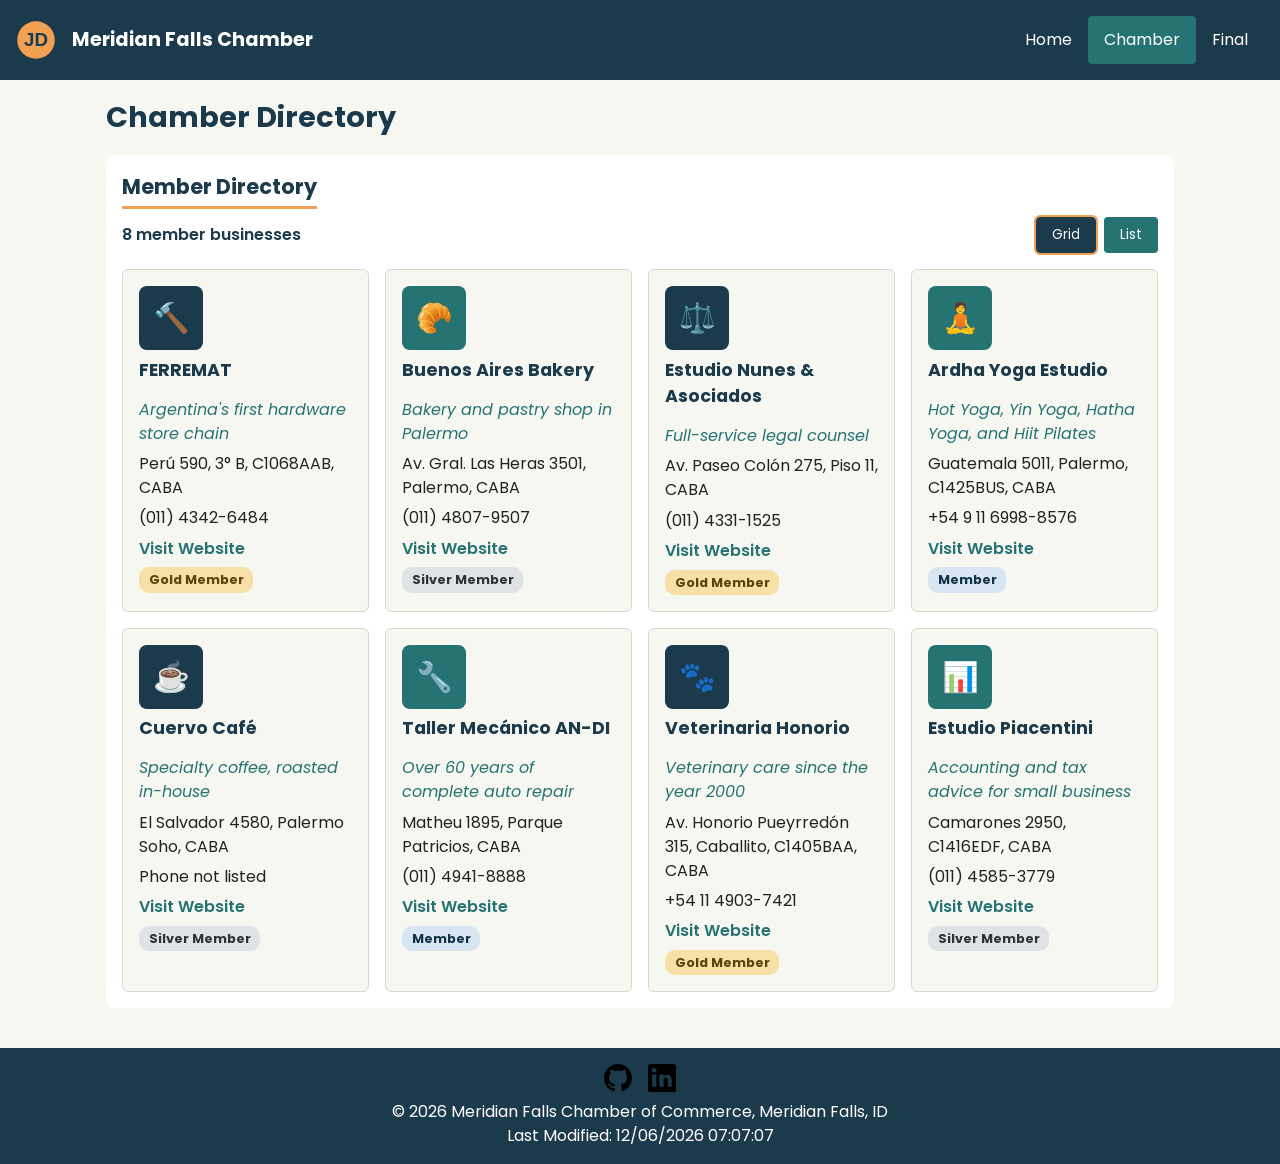
==== chamber/index.html @ 922d6996 "feat: week2 - Chamber Directory Project" ====
<!DOCTYPE html>
<html lang="en">
<head>
  <meta charset="UTF-8">
  <meta name="viewport" content="width=device-width, initial-scale=1.0">
  <meta name="description" content="Member business directory for the Meridian Falls Chamber of Commerce.">
  <meta name="author" content="Jeremias Davison">
  <title>Chamber Directory | Meridian Falls Chamber of Commerce</title>
  <link rel="icon" type="image/x-icon" href="../images/logo.svg">
  <link rel="preconnect" href="https://fonts.googleapis.com">
  <link rel="preconnect" href="https://fonts.gstatic.com" crossorigin>
  <link href="https://fonts.googleapis.com/css2?family=Poppins:wght@400;600;700&display=swap" rel="stylesheet">

  <link rel="stylesheet" href="../styles/small.css">
  <link rel="stylesheet" href="../styles/larger.css">
  <link rel="stylesheet" href="styles/chamber.css">

  <script src="../scripts/navigation.js" defer></script>
  <script src="../scripts/date.js" defer></script>
  <script src="scripts/directory.js" defer></script>
</head>
<body>
  <header>
    <img src="../images/logo.svg" alt="Site logo" class="logo">
    <span class="site-name">Meridian Falls Chamber</span>
    <button id="menu-button" aria-label="Toggle navigation menu">&#9776;</button>
    <nav id="primary-nav">
      <a href="../index.html">Home</a>
      <a href="index.html" class="current">Chamber</a>
      <a href="../final/index.html">Final</a>
    </nav>
  </header>

  <main>
    <h1>Chamber Directory</h1>

    <section id="directory">
      <h2>Member Directory</h2>
      <div class="directory-controls">
        <p id="member-count"></p>
        <div class="view-toggle">
          <button id="grid-view" class="active">Grid</button>
          <button id="list-view">List</button>
        </div>
      </div>
      <div id="member-cards" class="cards grid-view"></div>
    </section>
  </main>

  <footer>
    <div class="social">
      <a href="https://github.com/jeremiasdavison" target="_blank" rel="noopener">
        <img src="../images/github.svg" alt="GitHub">
      </a>
      <a href="https://www.linkedin.com/in/jerem%C3%ADasdavison/" target="_blank" rel="noopener">
        <img src="../images/linkedin.svg" alt="LinkedIn">
      </a>
    </div>
    <p>&copy; <span id="year"></span> Meridian Falls Chamber of Commerce, Meridian Falls, ID</p>
    <p id="lastModified"></p>
  </footer>
</body>
</html>
---- styles/small.css ----
* {
  box-sizing: border-box;
  margin: 0;
  padding: 0;
}

img {
  max-width: 100%;
  display: block;
}

:root {
  --primary-color: #1b3a4b;
  --secondary-color: #267373;
  --accent-color: #f2a154;
  --light-color: #f7f7f2;
  --text-color: #222;
  --completed-color: #dff5e1;
}

body {
  font-family: 'Poppins', sans-serif;
  color: var(--text-color);
  background-color: var(--light-color);
  line-height: 1.5;
}

a {
  text-decoration: none;
  color: inherit;
}

header {
  display: flex;
  align-items: center;
  flex-wrap: wrap;
  gap: 0.5rem 1rem;
  padding: 1rem;
  background-color: var(--primary-color);
  color: white;
}

.logo {
  width: 40px;
  height: 40px;
}

.site-name {
  font-weight: 700;
  font-size: 1.2rem;
  flex-grow: 1;
}

#menu-button {
  background: none;
  border: none;
  color: white;
  font-size: 1.8rem;
  cursor: pointer;
}

nav {
  display: none;
  flex-direction: column;
  width: 100%;
  background-color: var(--primary-color);
}

nav.open {
  display: flex;
}

nav a {
  color: white;
  padding: 0.75rem 1rem;
  border-top: 1px solid rgba(255, 255, 255, 0.15);
}

nav a:hover,
nav a.current {
  background-color: var(--secondary-color);
}

main {
  padding: 1rem;
}

section {
  background-color: white;
  border-radius: 8px;
  padding: 1rem;
  margin-bottom: 1.5rem;
}

h1 {
  font-size: 1.8rem;
  color: var(--primary-color);
  margin-bottom: 1rem;
}

h2 {
  font-size: 1.3rem;
  color: var(--primary-color);
  margin-bottom: 0.5rem;
  border-bottom: 3px solid var(--accent-color);
  display: inline-block;
  padding-bottom: 0.25rem;
}

.filter-buttons {
  display: flex;
  flex-wrap: wrap;
  gap: 0.5rem;
  margin: 0.75rem 0;
}

.filter-btn {
  background-color: var(--secondary-color);
  color: white;
  border: none;
  padding: 0.5rem 1rem;
  border-radius: 4px;
  cursor: pointer;
  font-family: inherit;
}

.filter-btn:hover {
  background-color: var(--primary-color);
}

.course-cards {
  display: flex;
  flex-wrap: wrap;
  gap: 0.75rem;
}

.course-card {
  flex: 1 1 140px;
  border: 2px solid var(--secondary-color);
  border-radius: 6px;
  padding: 0.75rem;
  text-align: center;
  background-color: var(--light-color);
}

.course-card.completed {
  background-color: var(--completed-color);
  border-color: #4caf50;
}

.subject-number {
  font-weight: 700;
  color: var(--primary-color);
}

#credit-total {
  margin-top: 0.75rem;
  font-weight: 600;
}

footer {
  padding: 1rem;
  text-align: center;
  background-color: var(--primary-color);
  color: white;
}

.social {
  display: flex;
  justify-content: center;
  gap: 1rem;
  margin-bottom: 0.5rem;
}

.social img {
  width: 28px;
  height: 28px;
  filter: invert(1);
}
---- styles/larger.css ----
@media screen and (min-width: 700px) {
  #menu-button {
    display: none;
  }

  nav {
    display: flex;
    flex-direction: row;
    width: auto;
    background-color: transparent;
  }

  nav a {
    border-top: none;
    border-radius: 4px;
  }

  main {
    max-width: 1100px;
    margin: 0 auto;
  }

  .course-card {
    flex: 1 1 160px;
  }
}
---- chamber/styles/chamber.css ----
.directory-controls {
  display: flex;
  align-items: center;
  justify-content: space-between;
  flex-wrap: wrap;
  gap: 0.75rem;
  margin-bottom: 1rem;
}

#member-count {
  font-weight: 600;
  color: var(--primary-color);
}

.view-toggle {
  display: flex;
  gap: 0.5rem;
}

.view-toggle button {
  background-color: var(--secondary-color);
  color: white;
  border: none;
  padding: 0.5rem 1rem;
  border-radius: 4px;
  cursor: pointer;
  font-family: inherit;
}

.view-toggle button:hover {
  background-color: var(--primary-color);
}

.view-toggle button.active {
  background-color: var(--primary-color);
  outline: 2px solid var(--accent-color);
}

.cards {
  display: flex;
  flex-wrap: wrap;
  gap: 1rem;
}

.list-view {
  flex-direction: column;
}

.card {
  flex: 1 1 220px;
  border: 1px solid #d8d8d0;
  border-radius: 6px;
  padding: 1rem;
  background-color: var(--light-color);
  display: flex;
  flex-direction: column;
  gap: 0.4rem;
}

.list-view .card {
  flex-direction: row;
  align-items: center;
  flex-wrap: wrap;
  gap: 0.75rem 1.5rem;
}

.card img {
  width: 64px;
  height: 64px;
  border-radius: 6px;
}

.list-view .card img {
  display: none;
}

.card h2 {
  font-size: 1.1rem;
  border-bottom: none;
  padding-bottom: 0;
}

.card .tagline {
  font-style: italic;
  color: var(--secondary-color);
}

.card .badge {
  align-self: flex-start;
  font-size: 0.8rem;
  font-weight: 700;
  padding: 0.2rem 0.6rem;
  border-radius: 10px;
}

.list-view .card .badge {
  align-self: center;
}

.badge.member {
  background-color: #d7e6f2;
  color: #12324a;
}

.badge.silver {
  background-color: #dfe3e6;
  color: #2c3438;
}

.badge.gold {
  background-color: #f7dfa8;
  color: #5c4406;
}

.card a.website-link {
  color: var(--secondary-color);
  font-weight: 600;
}

.card a.website-link:hover {
  text-decoration: underline;
}

@media screen and (min-width: 700px) {
  .card {
    flex: 1 1 240px;
  }
}
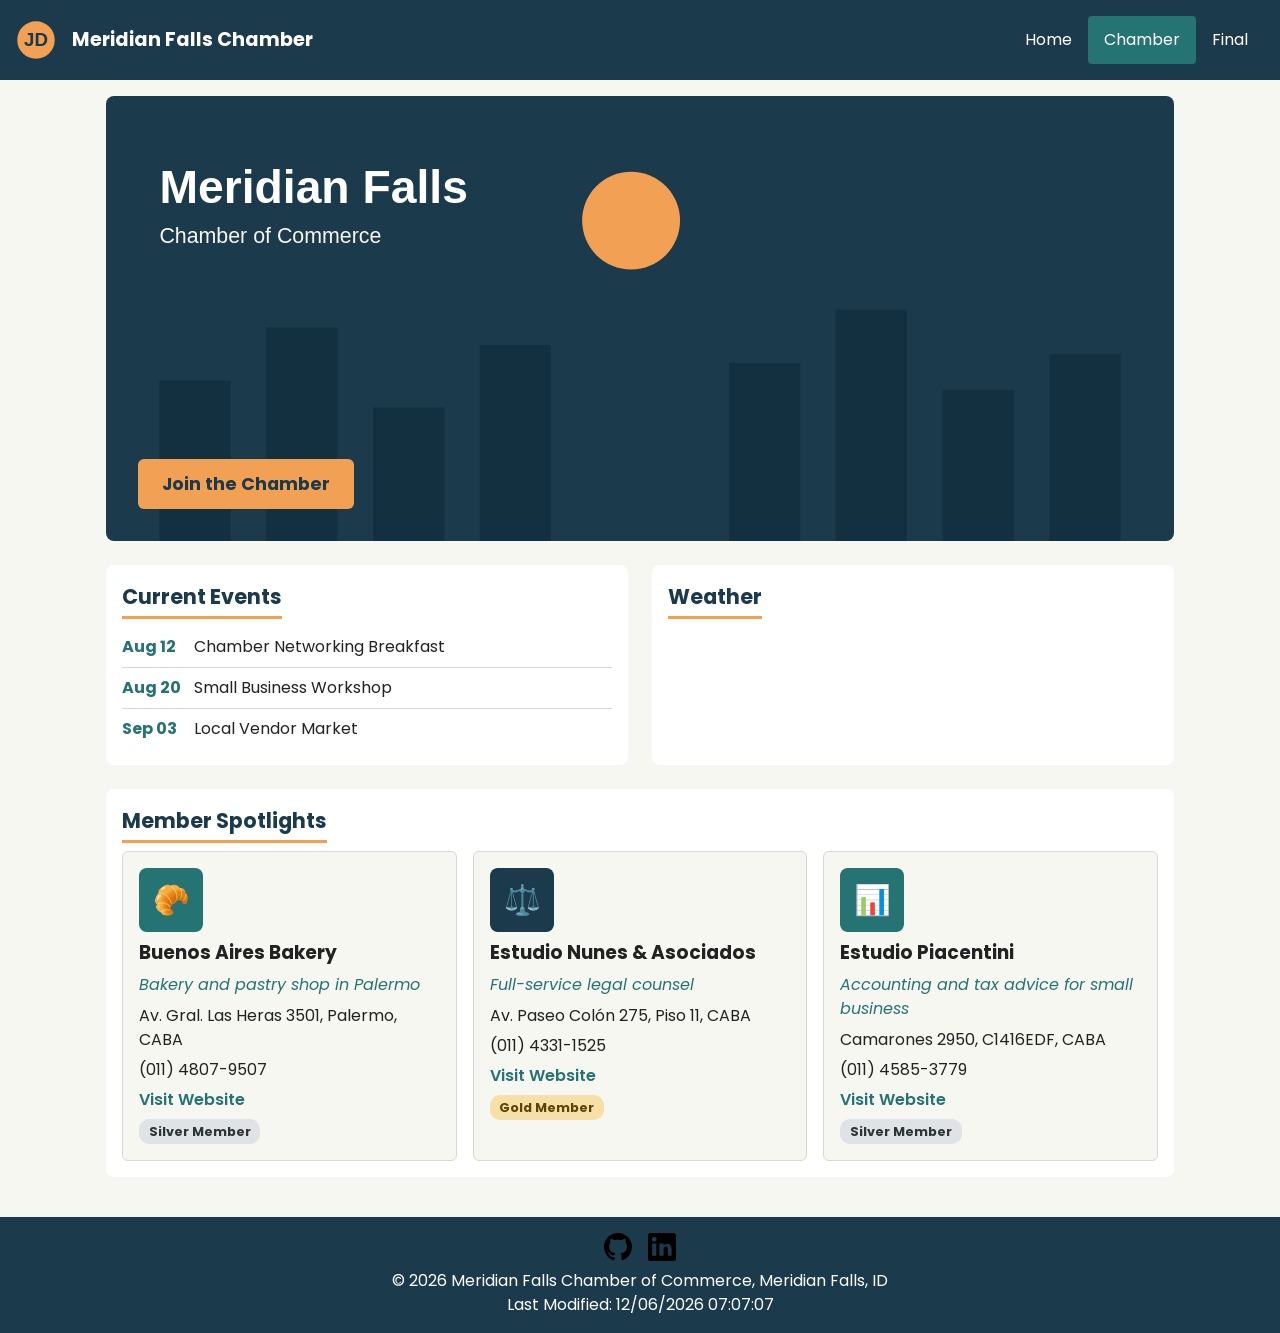
==== commit 0fc90d69: "feat: week3 before audit" ====
--- a/chamber/index.html
+++ b/chamber/index.html
@@ -3,9 +3,16 @@
 <head>
   <meta charset="UTF-8">
   <meta name="viewport" content="width=device-width, initial-scale=1.0">
-  <meta name="description" content="Member business directory for the Meridian Falls Chamber of Commerce.">
+  <meta name="description" content="Meridian Falls Chamber of Commerce home page. Discover local events, current weather, and featured member businesses.">
   <meta name="author" content="Jeremias Davison">
-  <title>Chamber Directory | Meridian Falls Chamber of Commerce</title>
+  <title>Home | Meridian Falls Chamber of Commerce</title>
+
+  <meta property="og:title" content="Home | Meridian Falls Chamber of Commerce">
+  <meta property="og:description" content="Meridian Falls Chamber of Commerce home page. Discover local events, current weather, and featured member businesses.">
+  <meta property="og:image" content="https://jeremiasdavison.github.io/wdd231/chamber/images/og-image.png">
+  <meta property="og:url" content="https://jeremiasdavison.github.io/wdd231/chamber/index.html">
+  <meta property="og:type" content="website">
+
   <link rel="icon" type="image/x-icon" href="../images/logo.svg">
   <link rel="preconnect" href="https://fonts.googleapis.com">
   <link rel="preconnect" href="https://fonts.gstatic.com" crossorigin>
@@ -17,7 +24,7 @@
 
   <script src="../scripts/navigation.js" defer></script>
   <script src="../scripts/date.js" defer></script>
-  <script src="scripts/directory.js" defer></script>
+  <script src="scripts/home.js" defer></script>
 </head>
 <body>
   <header>
@@ -32,28 +39,50 @@
   </header>
 
   <main>
-    <h1>Chamber Directory</h1>
+    <section id="hero">
+      <img src="images/hero.svg" alt="Meridian Falls skyline" class="hero-image">
+      <a href="join.html" class="cta-button">Join the Chamber</a>
+    </section>
 
-    <section id="directory">
-      <h2>Member Directory</h2>
-      <div class="directory-controls">
-        <p id="member-count"></p>
-        <div class="view-toggle">
-          <button id="grid-view" class="active">Grid</button>
-          <button id="list-view">List</button>
-        </div>
-      </div>
-      <div id="member-cards" class="cards grid-view"></div>
+    <div class="home-grid">
+      <section id="events">
+        <h2>Current Events</h2>
+        <ul class="event-list">
+          <li>
+            <span class="event-date">Aug 12</span>
+            <span class="event-title">Chamber Networking Breakfast</span>
+          </li>
+          <li>
+            <span class="event-date">Aug 20</span>
+            <span class="event-title">Small Business Workshop</span>
+          </li>
+          <li>
+            <span class="event-date">Sep 03</span>
+            <span class="event-title">Local Vendor Market</span>
+          </li>
+        </ul>
+      </section>
+
+      <section id="weather">
+        <h2>Weather</h2>
+        <div id="current-weather"></div>
+        <ul id="forecast" class="forecast-list"></ul>
+      </section>
+    </div>
+
+    <section id="spotlights">
+      <h2>Member Spotlights</h2>
+      <div id="spotlight-cards" class="cards"></div>
     </section>
   </main>
 
   <footer>
     <div class="social">
       <a href="https://github.com/jeremiasdavison" target="_blank" rel="noopener">
-        <img src="../images/github.svg" alt="GitHub">
+        <img src="../images/github.svg" alt="GitHub profile link">
       </a>
       <a href="https://www.linkedin.com/in/jerem%C3%ADasdavison/" target="_blank" rel="noopener">
-        <img src="../images/linkedin.svg" alt="LinkedIn">
+        <img src="../images/linkedin.svg" alt="LinkedIn profile link">
       </a>
     </div>
     <p>&copy; <span id="year"></span> Meridian Falls Chamber of Commerce, Meridian Falls, ID</p>
--- a/chamber/styles/chamber.css
+++ b/chamber/styles/chamber.css
@@ -126,3 +126,105 @@
     flex: 1 1 240px;
   }
 }
+
+#hero {
+  position: relative;
+  padding: 0;
+  overflow: hidden;
+}
+
+.hero-image {
+  width: 100%;
+  height: auto;
+}
+
+.cta-button {
+  position: absolute;
+  bottom: 1.25rem;
+  left: 1.25rem;
+  background-color: var(--accent-color);
+  color: var(--primary-color);
+  font-weight: 700;
+  padding: 0.75rem 1.5rem;
+  border-radius: 6px;
+}
+
+.cta-button:hover {
+  background-color: var(--light-color);
+}
+
+.home-grid {
+  display: flex;
+  flex-direction: column;
+  gap: 0;
+}
+
+.event-list {
+  list-style: none;
+}
+
+.event-list li {
+  display: flex;
+  gap: 0.75rem;
+  padding: 0.5rem 0;
+  border-bottom: 1px solid #d8d8d0;
+}
+
+.event-list li:last-child {
+  border-bottom: none;
+}
+
+.event-date {
+  font-weight: 700;
+  color: var(--secondary-color);
+  min-width: 60px;
+}
+
+#current-weather .temp {
+  font-size: 2rem;
+  font-weight: 700;
+  color: var(--primary-color);
+}
+
+#current-weather .description {
+  text-transform: capitalize;
+  color: var(--secondary-color);
+}
+
+.forecast-list {
+  list-style: none;
+  display: flex;
+  gap: 1rem;
+  margin-top: 0.75rem;
+}
+
+.forecast-list li {
+  flex: 1;
+  text-align: center;
+  background-color: var(--light-color);
+  border-radius: 6px;
+  padding: 0.5rem;
+}
+
+.forecast-day {
+  display: block;
+  font-weight: 600;
+  color: var(--primary-color);
+}
+
+@media screen and (min-width: 700px) {
+  .home-grid {
+    flex-direction: row;
+    gap: 1.5rem;
+  }
+
+  .home-grid section {
+    flex: 1;
+  }
+
+  .cta-button {
+    bottom: 2rem;
+    left: 2rem;
+    font-size: 1.1rem;
+  }
+}
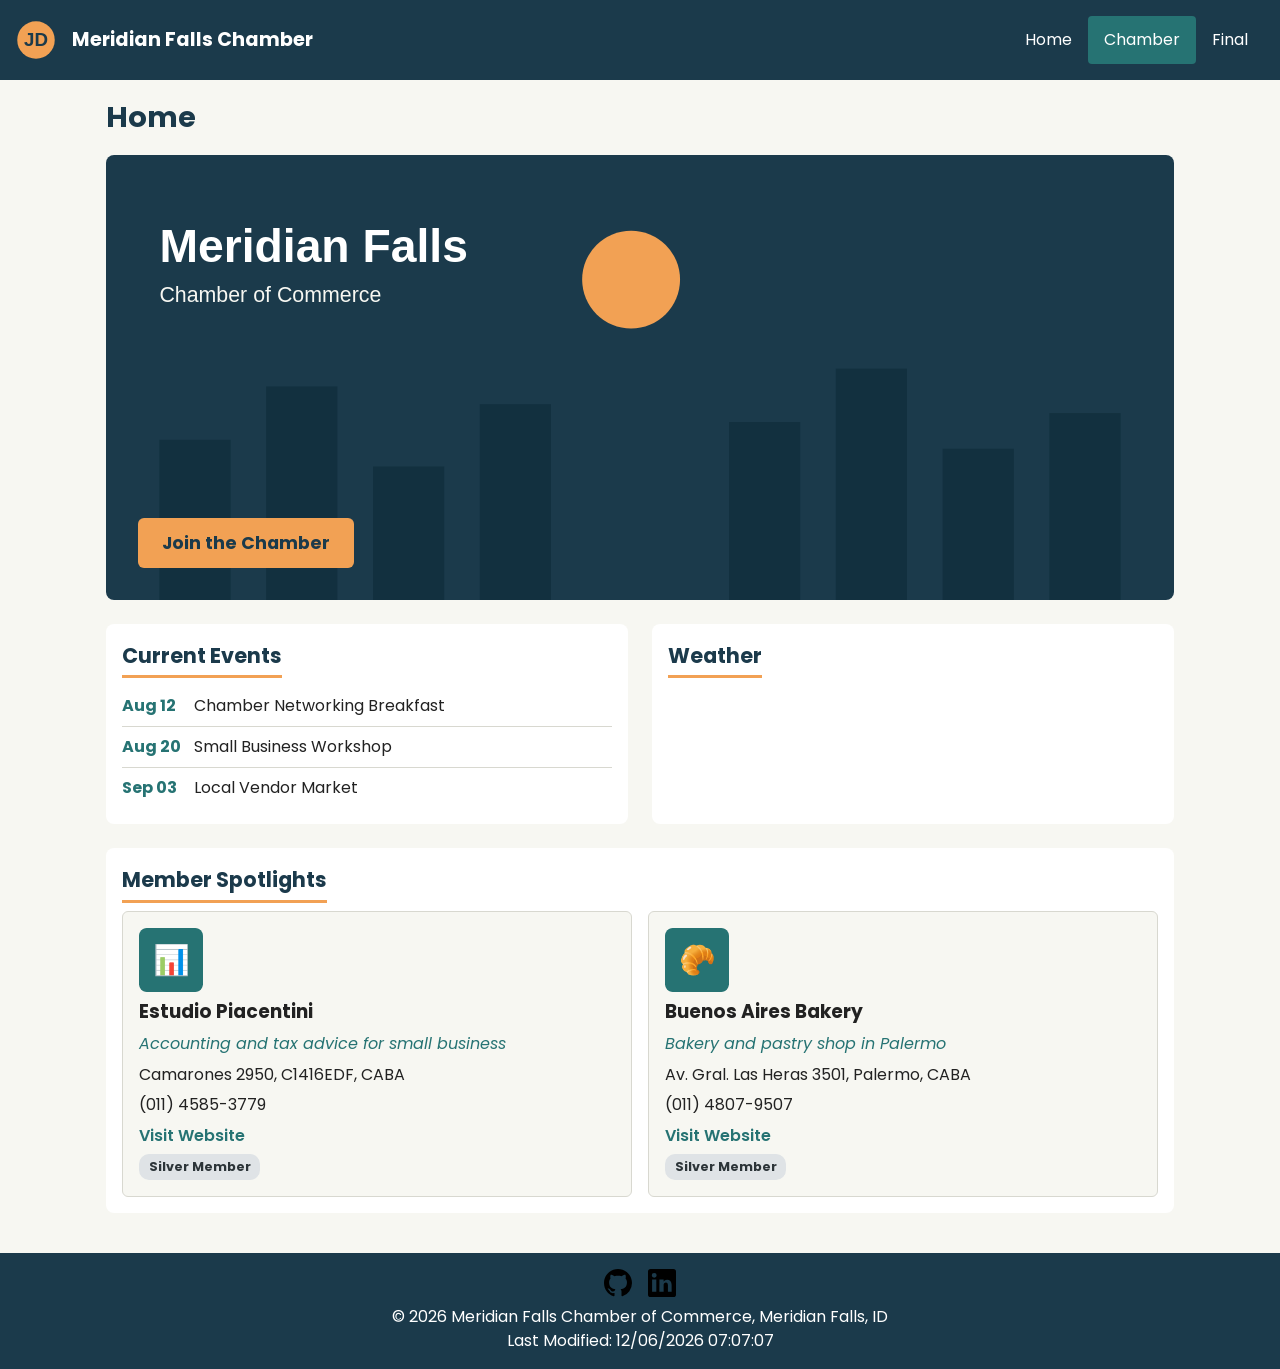
==== commit 126ba671: "feat: week3 before audit issues" ====
--- a/chamber/index.html
+++ b/chamber/index.html
@@ -39,6 +39,8 @@
   </header>
 
   <main>
+    <h1>Home</h1>
+
     <section id="hero">
       <img src="images/hero.svg" alt="Meridian Falls skyline" class="hero-image">
       <a href="join.html" class="cta-button">Join the Chamber</a>
